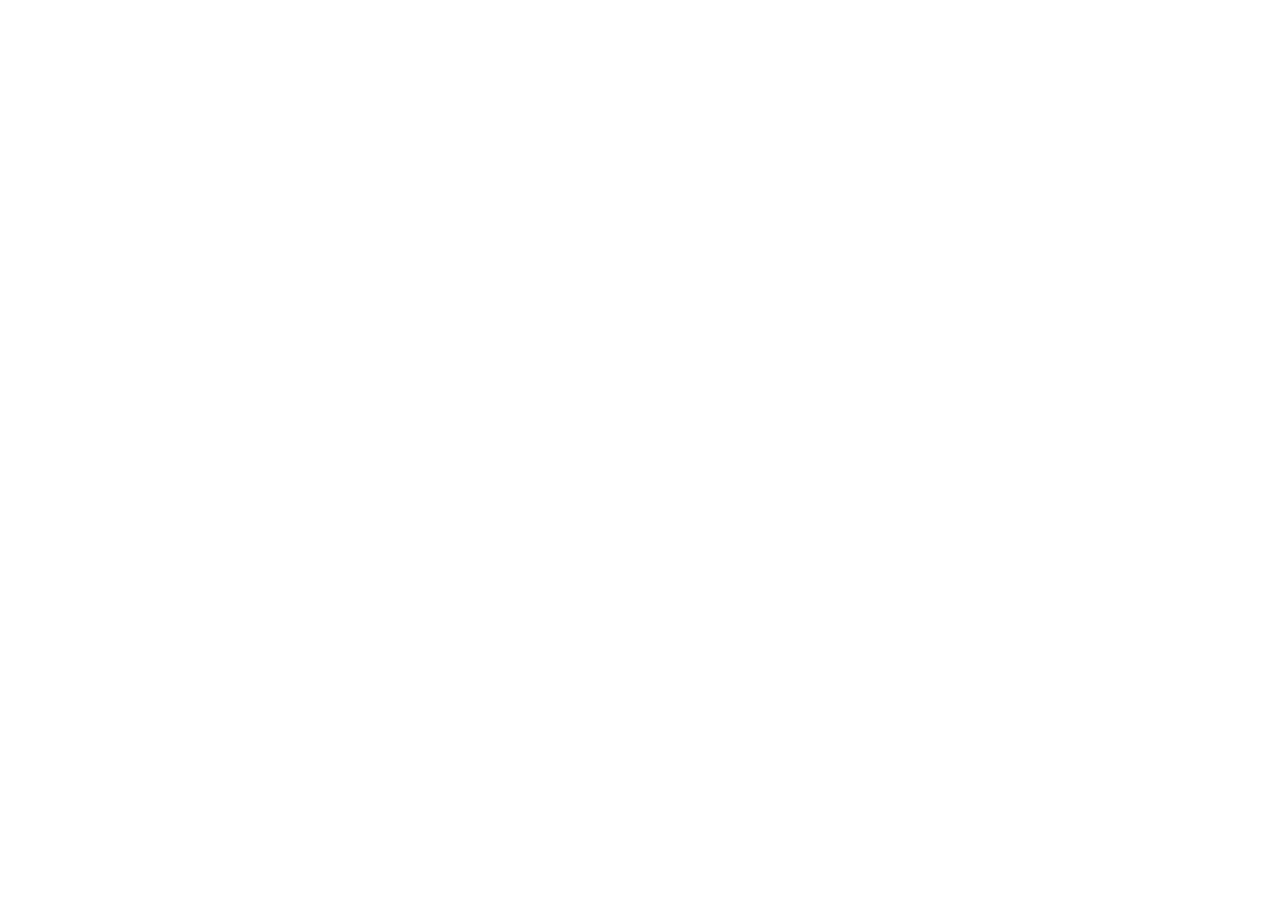
==== index.html @ 0bc58771 "Initial commit: Penny Juice project" ====
<!DOCTYPE html>
<html lang="fr">
<head>
    <meta charset="UTF-8">
    <meta name="viewport" content="width=device-width, initial-scale=1.0">
    <title>Penny Juice</title>
    <link rel="stylesheet" href="style.css">
    <script src="script.js"></script>
</head>
<body>
    
</body>
</html>
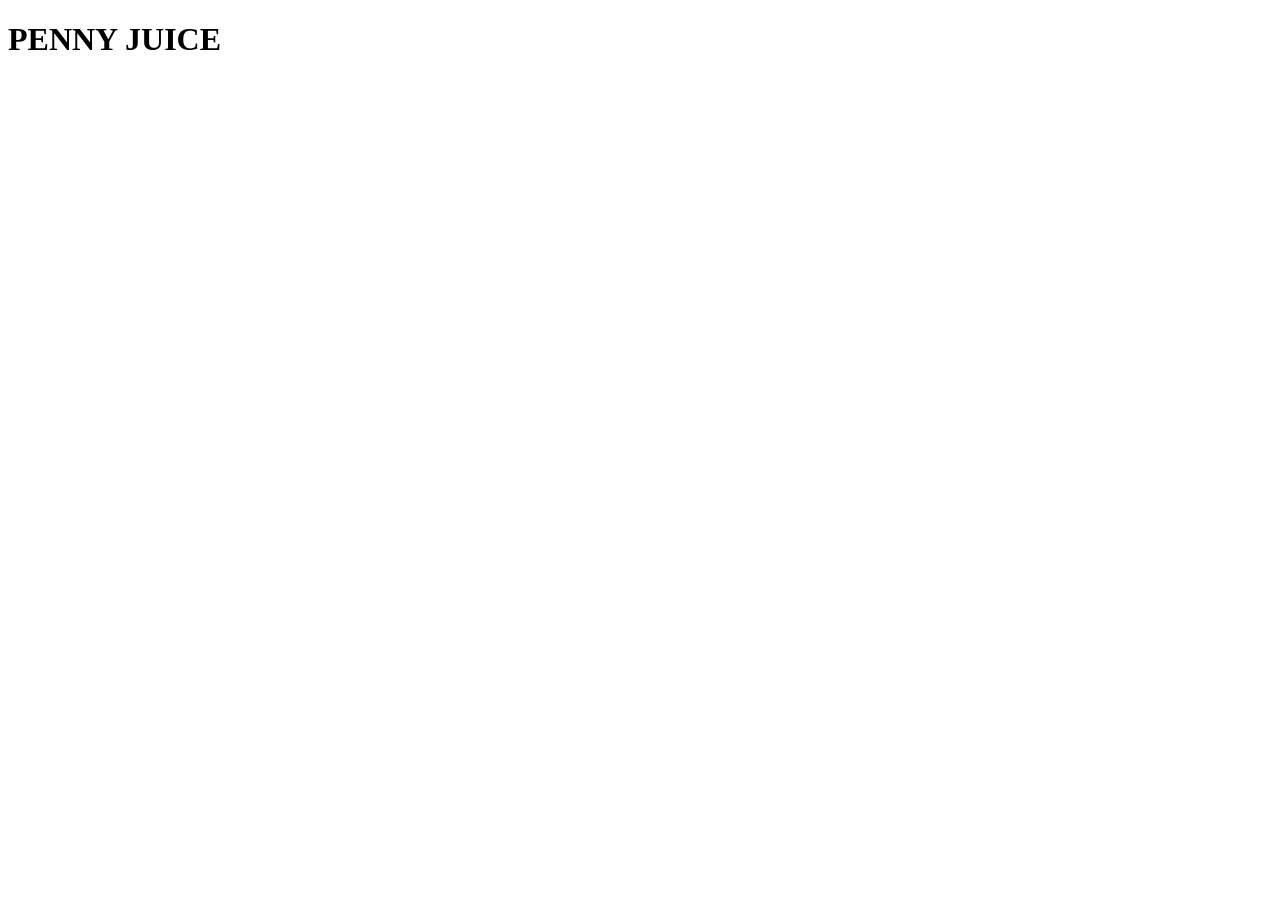
==== commit f7c754ba: "test commit 2" ====
--- a/index.html
+++ b/index.html
@@ -8,6 +8,6 @@
     <script src="script.js"></script>
 </head>
 <body>
-    
+    <h1>PENNY JUICE</h1>
 </body>
 </html>
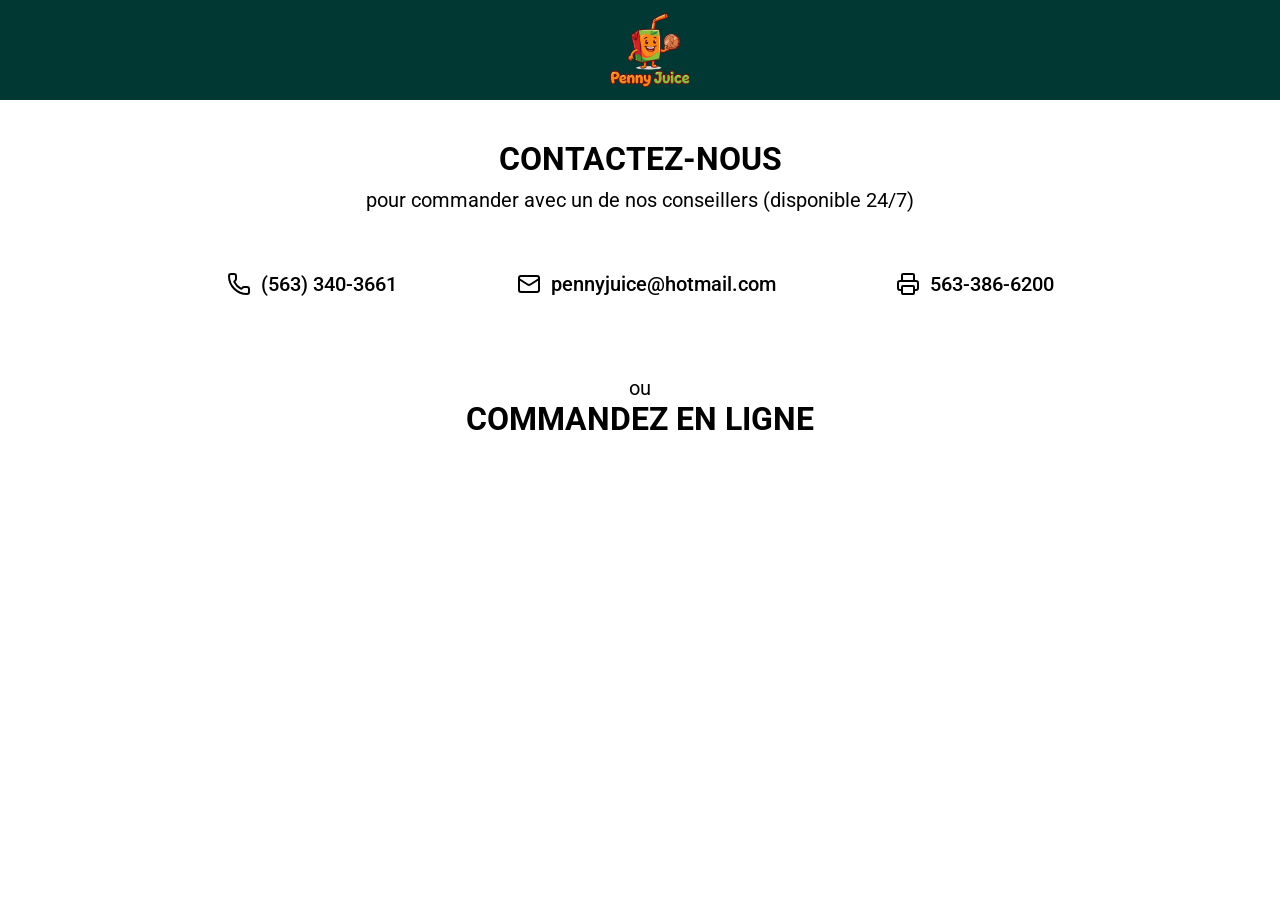
==== commit d3e6b65b: "partie contact du système de commande" ====
--- a/index.html
+++ b/index.html
@@ -4,10 +4,38 @@
     <meta charset="UTF-8">
     <meta name="viewport" content="width=device-width, initial-scale=1.0">
     <title>Penny Juice</title>
+    <link rel="preconnect" href="https://fonts.googleapis.com">
+    <link rel="preconnect" href="https://fonts.gstatic.com" crossorigin>
+    <link href="https://fonts.googleapis.com/css2?family=Roboto:ital,wght@0,100..900;1,100..900&display=swap" rel="stylesheet">
     <link rel="stylesheet" href="style.css">
     <script src="script.js"></script>
 </head>
 <body>
-    <h1>PENNY JUICE</h1>
+    <nav class="navbar">
+        <img src="/assets/img/logo.png" alt="Logo Penny Juice" class="logo">
+    </nav>
+    <section class="contact">
+        <h1 class="contact-title">CONTACTEZ-NOUS</h1>
+        <p class="contact-subtitle">pour commander avec un de nos conseillers (disponible 24/7)</p>
+        <div class="contact-links">
+            <a href="tel:+15633403661" class="contact-link">
+                <img src="/assets/icons/phone.svg" alt="Icône de téléphone" class="contact-icon">
+                <span class="phone-number">(563) 340-3661</span>
+            </a>
+            <a href="mail:pennyjuice@hotmail.com" class="contact-link">
+                <img src="/assets/icons/mail.svg" alt="Icône de mail" class="contact-icon">
+                <span class="phone-number">pennyjuice@hotmail.com</span>
+            </a>
+            <a href="fax:+15633866200" class="contact-link">
+                <img src="/assets/icons/printer.svg" alt="Icône de fax" class="contact-icon">
+                <span class="phone-number">563-386-6200</span>
+            </a>
+        </div>
+    </section>
+    <section class="command">
+        <p class="command-subtitle">ou</p>
+        <h1 class="command-title">COMMANDEZ EN LIGNE</h1>
+        <!-- TODO -->
+    </section>
 </body>
 </html>
--- a/style.css
+++ b/style.css
@@ -0,0 +1,91 @@
+body {
+  margin: 0;
+  padding: 0;
+  font-family: "Roboto", sans-serif;
+}
+
+/* NAVBAR */
+
+.navbar{
+    display: flex;
+    flex: row;
+    width: 100%;
+    align-items: center;
+    justify-content: center;
+    padding: 10px;
+    background-color: #013833;
+}
+
+.logo{
+    width: 80px;
+}
+
+
+/* CONTACT */
+
+.contact{
+    display: flex;
+    flex-direction: column;
+    align-items: center;
+    justify-content: center;
+    padding: 40px 20px;
+}
+
+.contact-title{
+    font-size: 32px;
+    font-weight: 700;
+    margin: 0;
+}
+
+.contact-subtitle{
+    font-size: 20px;
+    font-weight: 400;
+    margin: 0;
+    margin-top: 10px;
+}
+
+.contact-links{
+    display: flex;
+    flex-direction: row;
+    gap: 120px;
+    margin-top: 60px;
+}
+
+.contact-link{
+    display: flex;
+    flex-direction: row;
+    align-items: center;
+    gap: 10px;
+    text-decoration: none;
+    color: #000000;
+    font-size: 20px;
+    font-weight: 500;
+}
+
+.contact-link:hover{
+    color: #f38420;
+}
+
+
+/* COMMANDE */
+
+.command{
+    display: flex;
+    flex-direction: column;
+    align-items: center;
+    justify-content: center;
+    padding: 30px 20px;
+}
+
+.command-title{
+    font-size: 32px;
+    font-weight: 700;
+    margin: 0;
+}
+
+.command-subtitle{
+    font-size: 20px;
+    font-weight: 400;
+    margin: 0;
+    margin-top: 10px;
+}
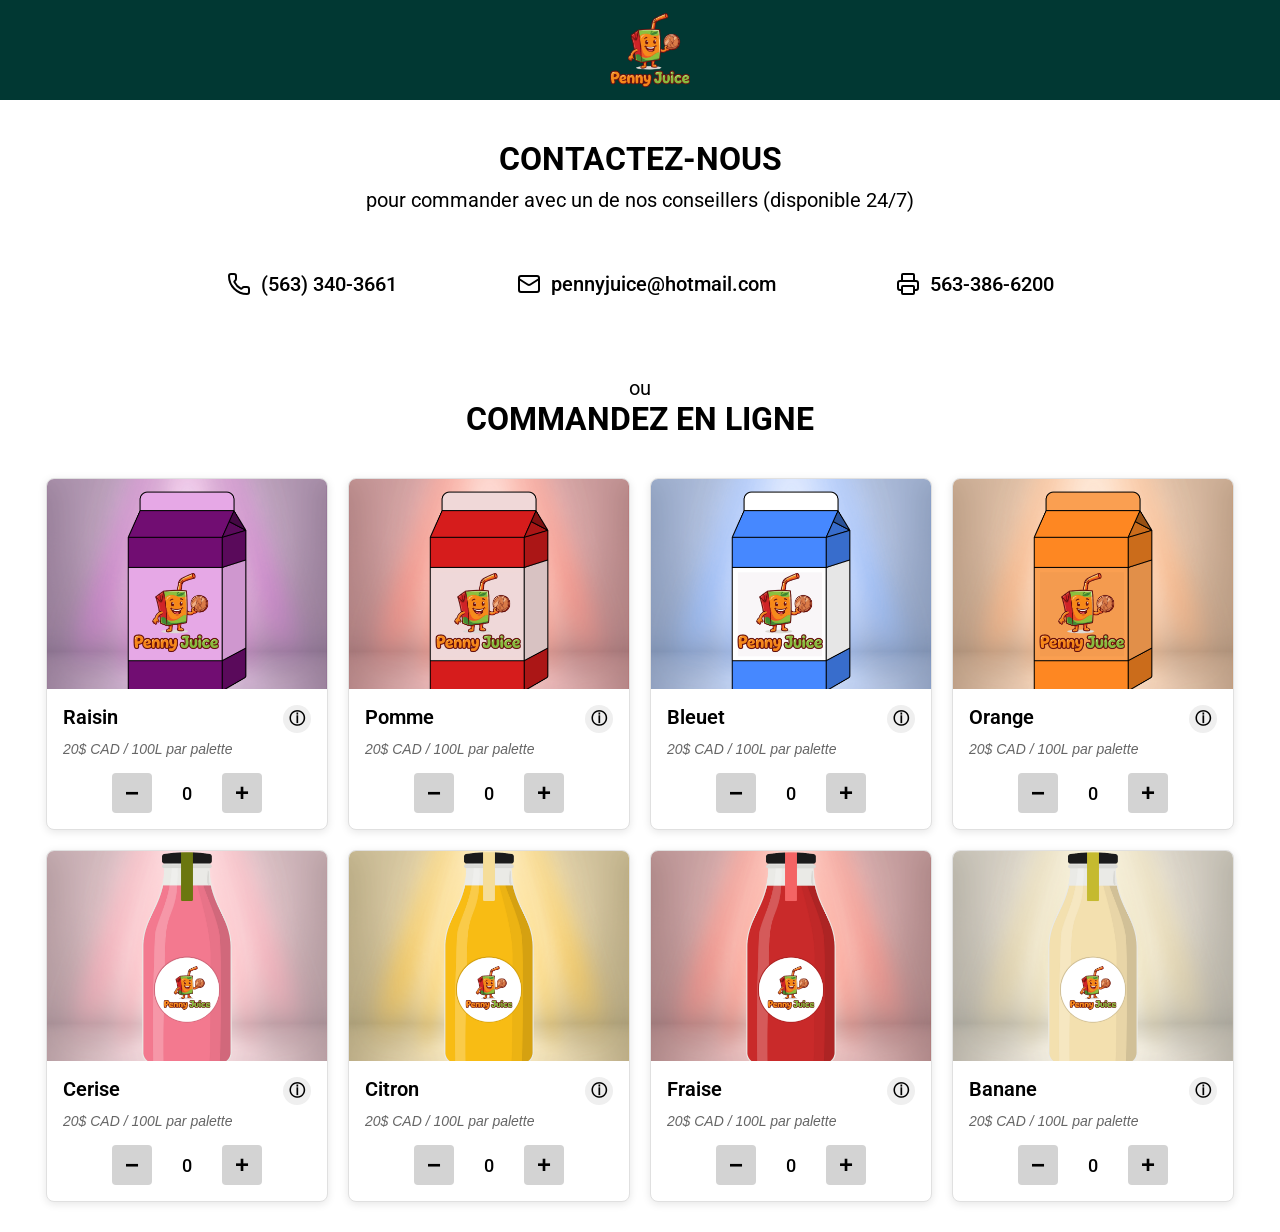
==== commit 52e02462: "card produit version1" ====
--- a/index.html
+++ b/index.html
@@ -36,6 +36,146 @@
         <p class="command-subtitle">ou</p>
         <h1 class="command-title">COMMANDEZ EN LIGNE</h1>
         <!-- TODO -->
+        <div class="products-container">
+            <div class="product-card">
+                <div class="product-image">
+                    <img src="/assets/img/products/3.png" alt="Image Produit">
+                </div>
+                <div class="product-info">
+                    <div class="product-header">
+                        <h3 class="product-title">Raisin</h3>
+                        <button class="info-btn">ⓘ</button>
+                    </div>
+                    <p class="product-price">20$ CAD / 100L par palette</p>
+                    <div class="product-controls">
+                        <button class="quantity-btn minus">−</button>
+                        <span class="quantity">0</span>
+                        <button class="quantity-btn plus">+</button>
+                    </div>
+                </div>
+            </div>
+            <div class="product-card">
+                <div class="product-image">
+                    <img src="/assets/img/products/7.png" alt="Image Produit">
+                </div>
+                <div class="product-info">
+                    <div class="product-header">
+                        <h3 class="product-title">Pomme</h3>
+                        <button class="info-btn">ⓘ</button>
+                    </div>
+                    <p class="product-price">20$ CAD / 100L par palette</p>
+                    <div class="product-controls">
+                        <button class="quantity-btn minus">−</button>
+                        <span class="quantity">0</span>
+                        <button class="quantity-btn plus">+</button>
+                    </div>
+                </div>
+            </div>
+            <div class="product-card">
+                <div class="product-image">
+                    <img src="/assets/img/products/4.png" alt="Image Produit">
+                </div>
+                <div class="product-info">
+                    <div class="product-header">
+                        <h3 class="product-title">Bleuet</h3>
+                        <button class="info-btn">ⓘ</button>
+                    </div>
+                    <p class="product-price">20$ CAD / 100L par palette</p>
+                    <div class="product-controls">
+                        <button class="quantity-btn minus">−</button>
+                        <span class="quantity">0</span>
+                        <button class="quantity-btn plus">+</button>
+                    </div>
+                </div>
+            </div>
+            <div class="product-card">
+                <div class="product-image">
+                    <img src="/assets/img/products/6.png" alt="Image Produit">
+                </div>
+                <div class="product-info">
+                    <div class="product-header">
+                        <h3 class="product-title">Orange</h3>
+                        <button class="info-btn">ⓘ</button>
+                    </div>
+                    <p class="product-price">20$ CAD / 100L par palette</p>
+                    <div class="product-controls">
+                        <button class="quantity-btn minus">−</button>
+                        <span class="quantity">0</span>
+                        <button class="quantity-btn plus">+</button>
+                    </div>
+                </div>
+            </div>
+            <div class="product-card">
+                <div class="product-image">
+                    <img src="/assets/img/products/10.png" alt="Image Produit">
+                </div>
+                <div class="product-info">
+                    <div class="product-header">
+                        <h3 class="product-title">Cerise</h3>
+                        <button class="info-btn">ⓘ</button>
+                    </div>
+                    <p class="product-price">20$ CAD / 100L par palette</p>
+                    <div class="product-controls">
+                        <button class="quantity-btn minus">−</button>
+                        <span class="quantity">0</span>
+                        <button class="quantity-btn plus">+</button>
+                    </div>
+                </div>
+            </div>
+            <div class="product-card">
+                <div class="product-image">
+                    <img src="/assets/img/products/11.png" alt="Image Produit">
+                </div>
+                <div class="product-info">
+                    <div class="product-header">
+                        <h3 class="product-title">Citron</h3>
+                        <button class="info-btn">ⓘ</button>
+                    </div>
+                    <p class="product-price">20$ CAD / 100L par palette</p>
+                    <div class="product-controls">
+                        <button class="quantity-btn minus">−</button>
+                        <span class="quantity">0</span>
+                        <button class="quantity-btn plus">+</button>
+                    </div>
+                </div>
+            </div>
+            <div class="product-card">
+                <div class="product-image">
+                    <img src="/assets/img/products/12.png" alt="Image Produit">
+                </div>
+                <div class="product-info">
+                    <div class="product-header">
+                        <h3 class="product-title">Fraise</h3>
+                        <button class="info-btn">ⓘ</button>
+                    </div>
+                    <p class="product-price">20$ CAD / 100L par palette</p>
+                    <div class="product-controls">
+                        <button class="quantity-btn minus">−</button>
+                        <span class="quantity">0</span>
+                        <button class="quantity-btn plus">+</button>
+                    </div>
+                </div>
+            </div>
+            <div class="product-card">
+                <div class="product-image">
+                    <img src="/assets/img/products/13.png" alt="Image Produit">
+                </div>
+                <div class="product-info">
+                    <div class="product-header">
+                        <h3 class="product-title">Banane</h3>
+                        <button class="info-btn">ⓘ</button>
+                    </div>
+                    <p class="product-price">20$ CAD / 100L par palette</p>
+                    <div class="product-controls">
+                        <button class="quantity-btn minus">−</button>
+                        <span class="quantity">0</span>
+                        <button class="quantity-btn plus">+</button>
+                    </div>
+                </div>
+            </div>
+            
+            </div>
+        </div>
     </section>
 </body>
 </html>
--- a/style.css
+++ b/style.css
@@ -88,4 +88,120 @@
     font-weight: 400;
     margin: 0;
     margin-top: 10px;
+}
+
+
+/* PRODUITS */
+
+.products-container {
+    display: flex;
+    flex-wrap: wrap;
+    gap: 20px;
+    margin-top: 40px;
+    justify-content: center;
+}
+
+.product-card {
+    display: flex;
+    flex-direction: column;
+    width: 280px;
+    background-color: #ffffff;
+    border: 1px solid #e0e0e0;
+    border-radius: 8px;
+    overflow: hidden;
+    box-shadow: 0 2px 8px rgba(0, 0, 0, 0.1);
+}
+
+.product-image {
+    width: 100%;
+    aspect-ratio: 4 / 3;
+    background-color: #f5f5f5;
+    display: flex;
+    align-items: center;
+    justify-content: center;
+    overflow: hidden;
+}
+
+.product-image img {
+    width: 100%;
+    height: 100%;
+    object-fit: cover;
+}
+
+.product-info {
+    padding: 16px;
+}
+
+.product-header {
+    display: flex;
+    justify-content: space-between;
+    align-items: flex-start;
+    margin-bottom: 8px;
+}
+
+.product-title {
+    font-size: 20px;
+    font-weight: 600;
+    margin: 0;
+    flex-grow: 1;
+}
+
+.info-btn {
+    width: 28px;
+    height: 28px;
+    border-radius: 50%;
+    color: #000000;
+    border: none;
+    cursor: pointer;
+    font-size: 16px;
+    font-weight: 700;
+    display: flex;
+    align-items: center;
+    justify-content: center;
+    flex-shrink: 0;
+}
+
+.info-btn:hover {
+    color: #f38420;
+}
+
+.product-price {
+    font-size: 14px;
+    color: #666666;
+    margin: 0 0 16px 0;
+    font-style: italic;
+}
+
+.product-controls {
+    display: flex;
+    align-items: center;
+    justify-content: center;
+    gap: 20px;
+}
+
+.quantity-btn {
+    width: 40px;
+    height: 40px;
+    background-color: #d3d3d3;
+    border: none;
+    border-radius: 4px;
+    cursor: pointer;
+    font-size: 24px;
+    font-weight: 600;
+    color: #000000;
+    display: flex;
+    align-items: center;
+    justify-content: center;
+    transition: background-color 0.2s;
+}
+
+.quantity-btn:hover {
+    background-color: #b3b3b3;
+}
+
+.quantity {
+    font-size: 18px;
+    font-weight: 500;
+    min-width: 30px;
+    text-align: center;
 }
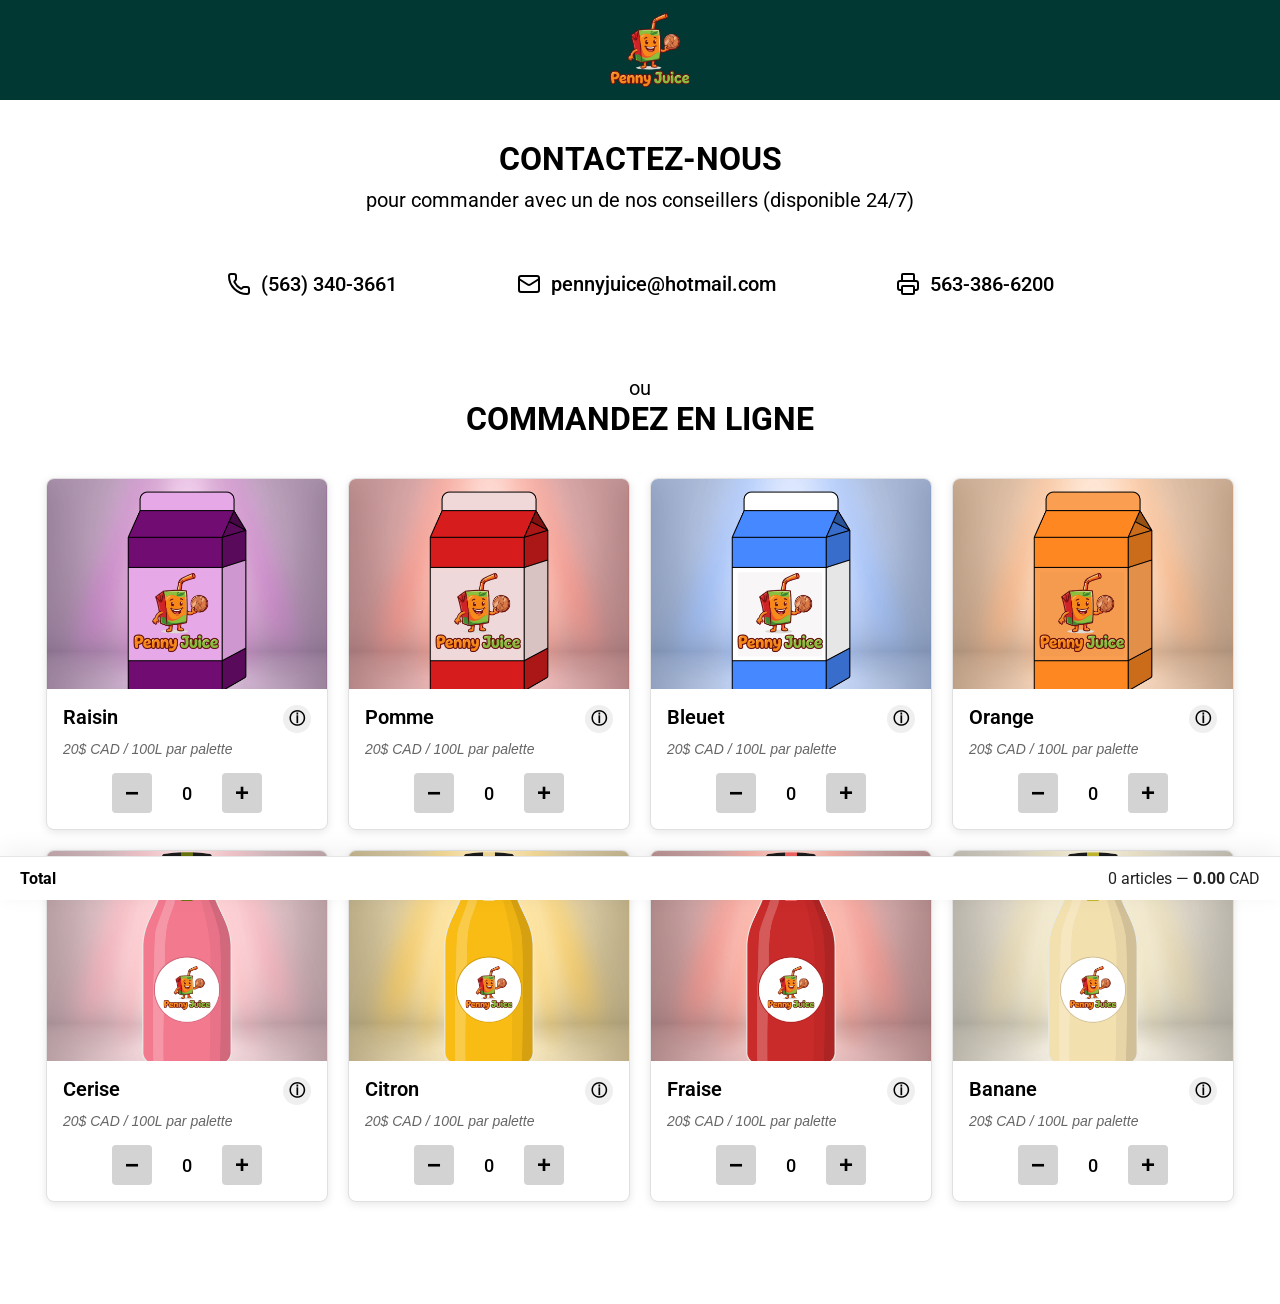
==== commit d5d0cd60: "total commande" ====
--- a/index.html
+++ b/index.html
@@ -37,7 +37,7 @@
         <h1 class="command-title">COMMANDEZ EN LIGNE</h1>
         <!-- TODO -->
         <div class="products-container">
-            <div class="product-card">
+            <div class="product-card" data-price="20">
                 <div class="product-image">
                     <img src="/assets/img/products/3.png" alt="Image Produit">
                 </div>
@@ -54,7 +54,7 @@
                     </div>
                 </div>
             </div>
-            <div class="product-card">
+            <div class="product-card" data-price="20">
                 <div class="product-image">
                     <img src="/assets/img/products/7.png" alt="Image Produit">
                 </div>
@@ -71,7 +71,7 @@
                     </div>
                 </div>
             </div>
-            <div class="product-card">
+            <div class="product-card" data-price="20">
                 <div class="product-image">
                     <img src="/assets/img/products/4.png" alt="Image Produit">
                 </div>
@@ -88,7 +88,7 @@
                     </div>
                 </div>
             </div>
-            <div class="product-card">
+            <div class="product-card" data-price="20">
                 <div class="product-image">
                     <img src="/assets/img/products/6.png" alt="Image Produit">
                 </div>
@@ -105,7 +105,7 @@
                     </div>
                 </div>
             </div>
-            <div class="product-card">
+            <div class="product-card" data-price="20">
                 <div class="product-image">
                     <img src="/assets/img/products/10.png" alt="Image Produit">
                 </div>
@@ -122,7 +122,7 @@
                     </div>
                 </div>
             </div>
-            <div class="product-card">
+            <div class="product-card" data-price="20">
                 <div class="product-image">
                     <img src="/assets/img/products/11.png" alt="Image Produit">
                 </div>
@@ -139,7 +139,7 @@
                     </div>
                 </div>
             </div>
-            <div class="product-card">
+            <div class="product-card" data-price="20">
                 <div class="product-image">
                     <img src="/assets/img/products/12.png" alt="Image Produit">
                 </div>
@@ -156,7 +156,7 @@
                     </div>
                 </div>
             </div>
-            <div class="product-card">
+            <div class="product-card" data-price="20">
                 <div class="product-image">
                     <img src="/assets/img/products/13.png" alt="Image Produit">
                 </div>
@@ -176,6 +176,11 @@
             
             </div>
         </div>
+        <!-- Barre de total fixe -->
+        <div class="cart-total" aria-live="polite">
+            <div class="cart-total-left">Total</div>
+            <div class="cart-total-right"><span class="total-quantity">0</span> articles — <strong class="total-price">0.00</strong> CAD</div>
+        </div>
     </section>
 </body>
 </html>
--- a/style.css
+++ b/style.css
@@ -204,4 +204,131 @@
     font-weight: 500;
     min-width: 30px;
     text-align: center;
+}
+
+/* Cart total bar (fixed bottom) */
+.cart-total{
+    position: fixed;
+    left: 0;
+    right: 0;
+    bottom: 0;
+    background: #ffffff;
+    border-top: 1px solid #e6e6e6;
+    box-shadow: 0 -6px 24px rgba(0,0,0,0.06);
+    display: flex;
+    justify-content: space-between;
+    align-items: center;
+    padding: 12px 20px;
+    gap: 12px;
+    z-index: 1200;
+}
+.cart-total-left{
+    font-size: 16px;
+    font-weight: 700;
+}
+.cart-total-right{
+    font-size: 16px;
+    color: #222;
+}
+
+@media (max-width: 520px){
+    .cart-total{
+        padding: 10px;
+        font-size: 14px;
+        flex-direction: column;
+        align-items: stretch;
+        gap: 6px;
+    }
+    .cart-total-right{
+        text-align: right;
+    }
+}
+
+/* add bottom padding to page content so it doesn't hide under the fixed bar */
+body{
+    padding-bottom: 72px; /* leaves room for the total bar */
+}
+
+/* Info popover */
+.info-popover{
+    position: absolute; /* positioned by JS */
+    width: 260px;
+    background: #ffffff;
+    color: #222;
+    border: 1px solid #e0e0e0;
+    border-radius: 8px;
+    box-shadow: 0 8px 24px rgba(0,0,0,0.12);
+    padding: 12px;
+    font-size: 13px;
+    line-height: 1.3;
+    z-index: 1000;
+    opacity: 0;
+    transform: translateY(-6px);
+    pointer-events: none;
+    transition: opacity 160ms ease, transform 160ms ease;
+}
+
+.info-popover.visible{
+    opacity: 1;
+    transform: translateY(0);
+    pointer-events: auto;
+}
+
+/* Arrow pointing downwards (popover placed above target) */
+.info-popover.arrow-bottom:before{
+    content: "";
+    position: absolute;
+    bottom: -8px;
+    left: calc(50% - 6px);
+    width: 12px;
+    height: 12px;
+    background: #ffffff;
+    transform: rotate(45deg);
+    border-left: 1px solid #e0e0e0;
+    border-bottom: 1px solid #e0e0e0;
+}
+
+/* Arrow pointing upwards (popover placed below target) */
+.info-popover.arrow-top:before{
+    content: "";
+    position: absolute;
+    top: -8px;
+    left: calc(50% - 6px);
+    width: 12px;
+    height: 12px;
+    background: #ffffff;
+    transform: rotate(45deg);
+    border-left: 1px solid #e0e0e0;
+    border-top: 1px solid #e0e0e0;
+}
+
+.info-popover h4{
+    margin: 0 0 6px 0;
+    font-size: 14px;
+}
+
+.info-popover .ingredients{
+    margin: 6px 0 0 0;
+    padding-left: 14px;
+}
+
+/* Mobile: full width under the product info */
+@media (max-width: 520px){
+    .info-popover{
+        position: static;
+        width: 100%;
+        transform: none;
+        opacity: 1;
+        pointer-events: auto;
+        margin-top: 10px;
+    }
+    /* On small screens we'll render the popover inline under the product card */
+    .info-popover.mobile-inline{
+        position: static !important;
+        width: 100% !important;
+        transform: none !important;
+        opacity: 1 !important;
+        pointer-events: auto !important;
+        margin-top: 10px;
+    }
 }
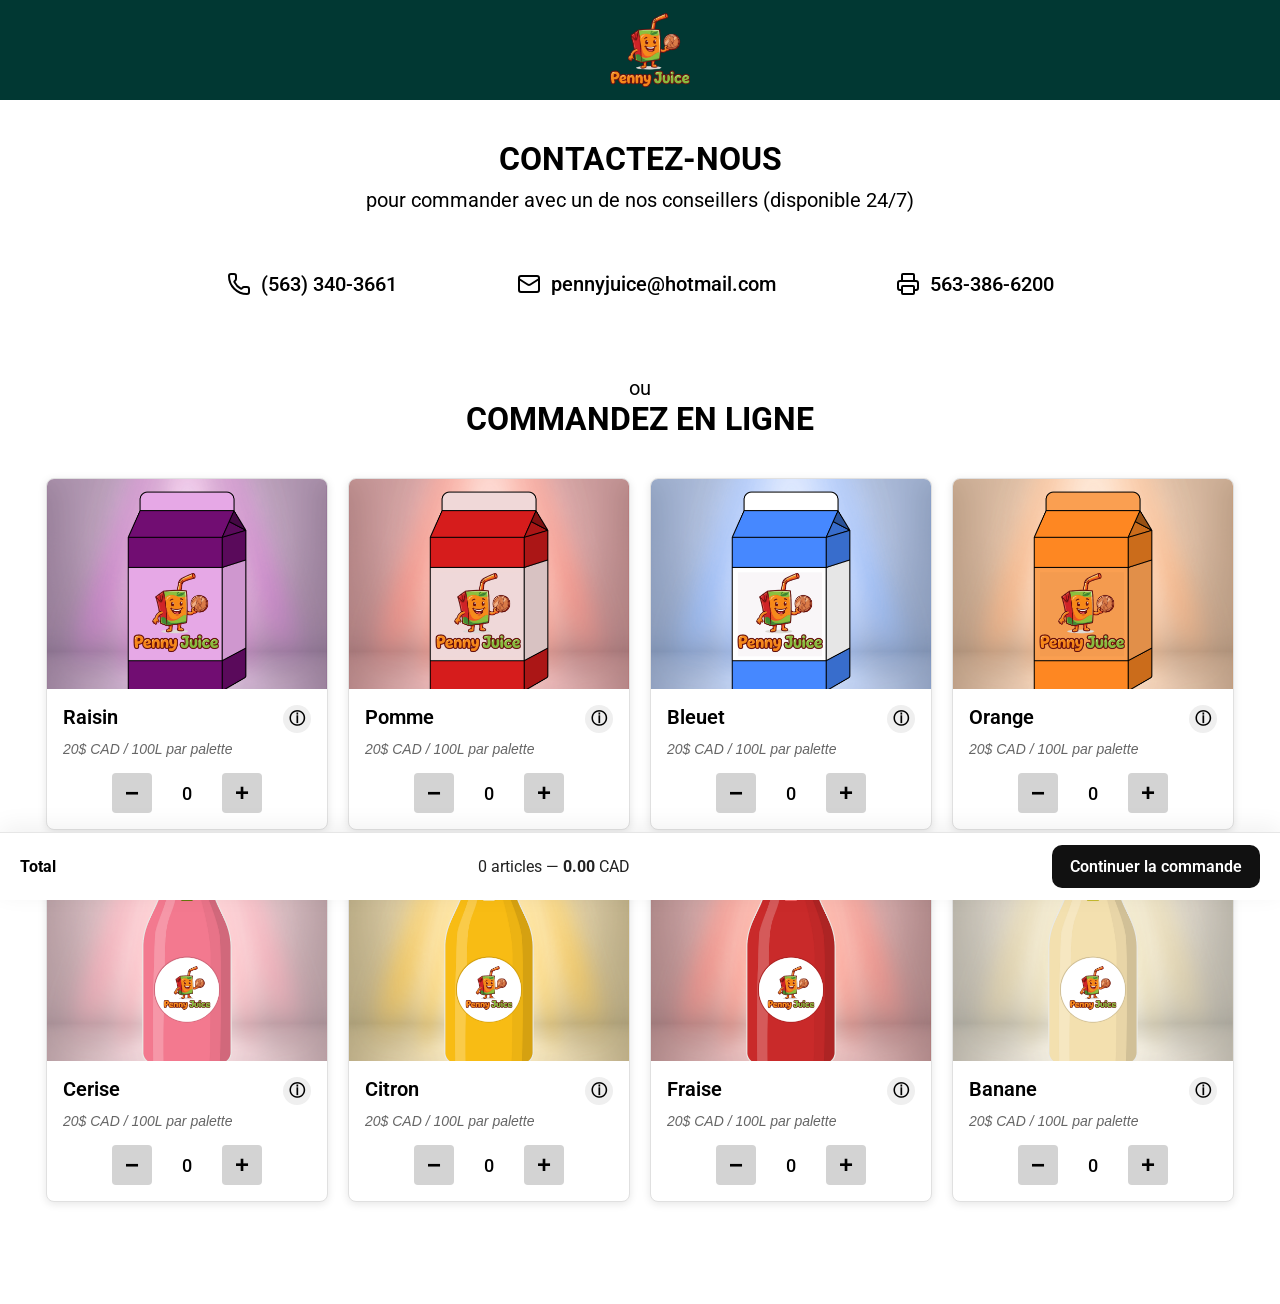
==== commit 43aaa3b9: "version 1" ====
--- a/index.html
+++ b/index.html
@@ -180,6 +180,7 @@
         <div class="cart-total" aria-live="polite">
             <div class="cart-total-left">Total</div>
             <div class="cart-total-right"><span class="total-quantity">0</span> articles — <strong class="total-price">0.00</strong> CAD</div>
+            <a href="/pages/infos.html" class="total-btn">Continuer la commande</a>
         </div>
     </section>
 </body>
--- a/style.css
+++ b/style.css
@@ -1,6 +1,104 @@
 body {
   margin: 0;
   padding: 0;
+
+/* Infos page styles */
+.infos-page{
+    max-width: 1100px;
+    margin: 40px auto 80px;
+    padding: 0 20px;
+}
+.infos-top{
+    margin-bottom: 18px;
+}
+.back-btn{
+    display: inline-block;
+    background: #efefef;
+    color: #222;
+    padding: 10px 16px;
+    border-radius: 8px;
+    text-decoration: none;
+}
+.infos-grid{
+    display: grid;
+    grid-template-columns: 1fr 1fr;
+    gap: 40px;
+    align-items: start;
+}
+.infos-personal h2, .infos-delivery h2{
+    font-size: 20px;
+    font-weight: 700;
+    margin-bottom: 18px;
+}
+.form-row{margin-bottom:12px}
+.form-row.two-cols{display:flex;gap:20px}
+.form-row.three-cols{display:flex;gap:12px}
+.form-row label{display:flex;flex-direction:column;font-size:14px;color:#333}
+.form-row input{margin-top:8px;padding:10px;border:1px solid #e6e6e6;border-radius:8px;font-size:14px}
+
+.infos-delivery{border-left:1px solid #e6e6e6;padding-left:36px}
+
+/* total button style */
+.total-btn{
+    display:inline-block;
+    background:#111;
+    color:#fff;
+    padding:12px 18px;
+    border-radius:10px;
+    text-decoration:none;
+    font-weight:600;
+}
+
+/* form validation styles */
+.input-error{border-color:#c94444 !important; box-shadow:0 0 0 3px rgba(201,68,68,0.06);}
+.form-error{background:#fff0f0;border:1px solid #f2c6c6;padding:10px;border-radius:6px;color:#a00}
+
+@media (max-width: 880px){
+    .infos-grid{grid-template-columns:1fr}
+    .infos-delivery{border-left:none;padding-left:0}
+}
+
+/* recap page */
+.recap-page{max-width:1100px;margin:40px auto 120px;padding:0 20px}
+.recap-top{display:flex;align-items:center;gap:20px}
+.recap-top h1{flex:1;text-align:center;margin:0}
+.recap-content{background:#f2f2f2;border-radius:8px;padding:30px;margin-top:20px}
+.recap-box{margin-bottom:20px}
+.recap-box h3{margin:0 0 10px 0}
+.recap-order-list{list-style:disc;padding-left:28px}
+.recap-personal-list,.recap-delivery-list{list-style:disc;padding-left:28px}
+.recap-actions{display:flex;justify-content:flex-end;margin-top:18px}
+.payment-btn{background:#111;color:#fff;padding:12px 20px;border-radius:10px;text-decoration:none;font-weight:700}
+
+/* payment/confirmation page */
+.payment-page{
+    max-width:900px;
+    margin:48px auto 120px;
+    padding:0 20px;
+}
+.payment-success{
+    text-align:center;
+    background:#fff;
+    padding:28px 26px;
+    border-radius:10px;
+    box-shadow:0 8px 30px rgba(0,0,0,0.06);
+}
+.success-icon{
+    display:inline-flex;
+    align-items:center;
+    justify-content:center;
+    width:72px;height:72px;border-radius:50%;background:#e9f7ef;color:#1a8a3f;font-size:32px;margin:0 auto 14px;font-weight:700;border:2px solid rgba(26,138,63,0.12)
+}
+.payment-success h1{font-size:24px;margin:8px 0}
+.order-summary{margin-top:18px;text-align:left;background:#f6f6f6;padding:14px;border-radius:8px}
+.order-summary h3{margin:0 0 8px 0}
+.payment-order-list{list-style:disc;padding-left:18px;margin:0 0 10px 0}
+.payment-total{font-weight:700;text-align:right}
+
+@media (max-width:600px){
+    .payment-success{padding:18px}
+    .success-icon{width:56px;height:56px;font-size:26px}
+}
   font-family: "Roboto", sans-serif;
 }
 
@@ -206,7 +304,6 @@
     text-align: center;
 }
 
-/* Cart total bar (fixed bottom) */
 .cart-total{
     position: fixed;
     left: 0;
@@ -229,6 +326,21 @@
 .cart-total-right{
     font-size: 16px;
     color: #222;
+}
+
+.total-btn{
+    display: inline-block;
+    padding: 10px 16px;
+    background-color: #013833;
+    color: #ffffff;
+    text-decoration: none;
+    border-radius: 4px;
+    font-weight: 600;
+    transition: background-color 0.2s;
+}
+
+.total-btn:hover{
+    background-color: #02514f;
 }
 
 @media (max-width: 520px){
@@ -244,14 +356,13 @@
     }
 }
 
-/* add bottom padding to page content so it doesn't hide under the fixed bar */
 body{
-    padding-bottom: 72px; /* leaves room for the total bar */
-}
-
-/* Info popover */
+    padding-bottom: 72px; 
+}
+
+
 .info-popover{
-    position: absolute; /* positioned by JS */
+    position: absolute;
     width: 260px;
     background: #ffffff;
     color: #222;
@@ -274,7 +385,6 @@
     pointer-events: auto;
 }
 
-/* Arrow pointing downwards (popover placed above target) */
 .info-popover.arrow-bottom:before{
     content: "";
     position: absolute;
@@ -288,7 +398,6 @@
     border-bottom: 1px solid #e0e0e0;
 }
 
-/* Arrow pointing upwards (popover placed below target) */
 .info-popover.arrow-top:before{
     content: "";
     position: absolute;
@@ -312,7 +421,6 @@
     padding-left: 14px;
 }
 
-/* Mobile: full width under the product info */
 @media (max-width: 520px){
     .info-popover{
         position: static;
@@ -322,7 +430,6 @@
         pointer-events: auto;
         margin-top: 10px;
     }
-    /* On small screens we'll render the popover inline under the product card */
     .info-popover.mobile-inline{
         position: static !important;
         width: 100% !important;
